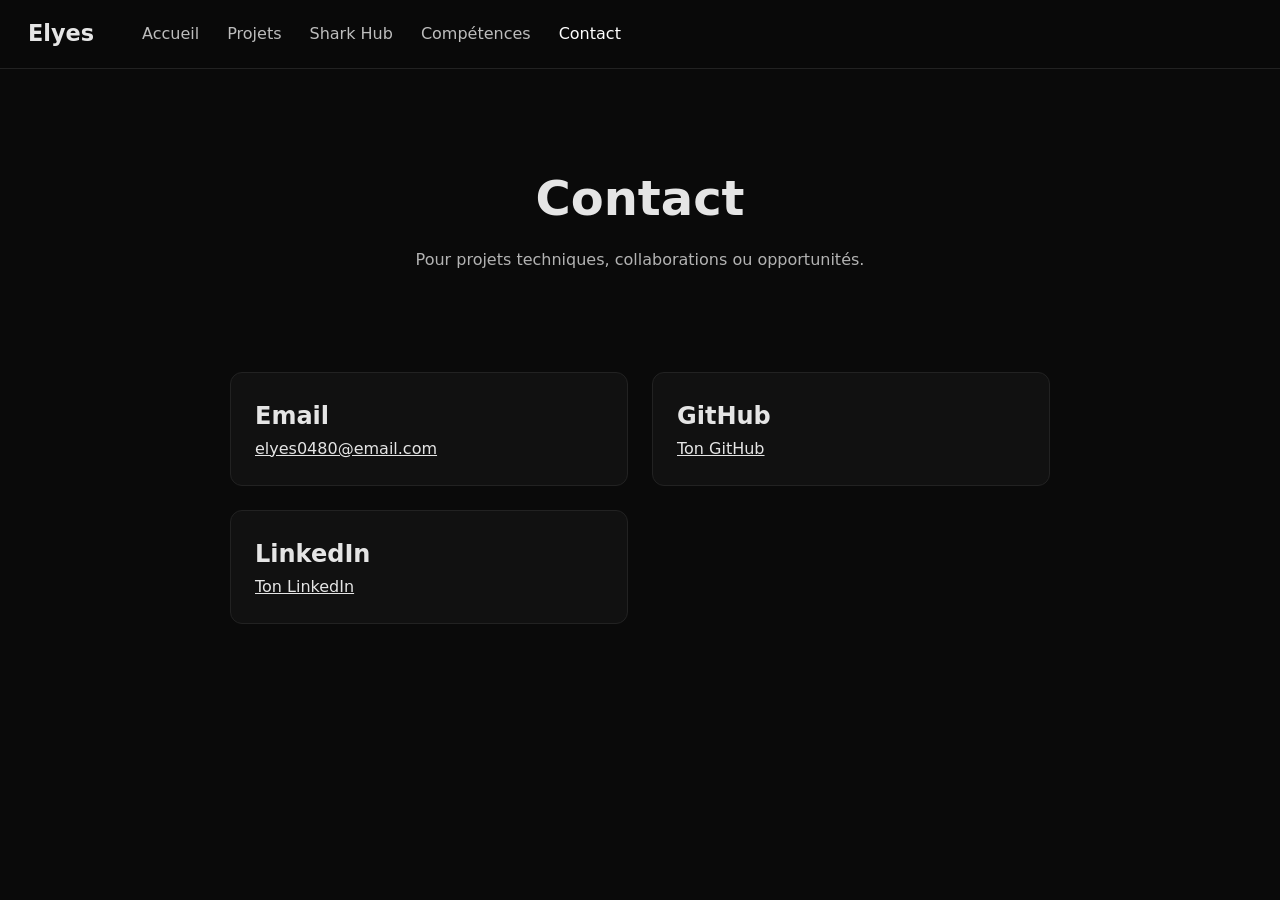
==== contact.html @ 0fb487bc "Add files via upload" ====
<!DOCTYPE html>
<html lang="fr">
<head>
  <meta charset="UTF-8" />
  <meta name="viewport" content="width=device-width, initial-scale=1.0" />
  <title>Contact – Elyes</title>
  <link rel="stylesheet" href="style.css" />
</head>
<body>

  <!-- NAVBAR -->
  <header class="navbar">
    <div class="nav-logo">Elyes</div>
    <nav>
      <a href="index.html">Accueil</a>
      <a href="projects.html">Projets</a>
      <a href="software.html">Shark Hub</a>
      <a href="skills.html">Compétences</a>
      <a href="contact.html" class="active">Contact</a>
    </nav>
  </header>

  <section class="page-hero">
    <h1>Contact</h1>
    <p>Pour projets techniques, collaborations ou opportunités.</p>
  </section>

  <section class="section contact-section">

    <div class="contact-card">
      <h2>Email</h2>
      <a href="mailto:elyes0480@email.com">
        elyes0480@email.com
      </a>
    </div>

    <div class="contact-card">
      <h2>GitHub</h2>
      <a href="https://github.com/">Ton GitHub</a>
    </div>

    <div class="contact-card">
      <h2>LinkedIn</h2>
      <a href="#">Ton LinkedIn</a>
    </div>

  </section>

</body>
</html>
---- style.css ----
/* RESET */
* {
  margin: 0;
  padding: 0;
  box-sizing: border-box;
  font-family: system-ui, -apple-system, BlinkMacSystemFont, sans-serif;
}

body {
  background-color: #0a0a0a;
  color: #e5e5e5;
  line-height: 1.6;
}

/* NAVBAR FINAL */
.navbar {
  position: fixed;
  top: 0;
  width: 100%;
  padding: 16px 28px;
  background: rgba(10, 10, 10, 0.85);
  backdrop-filter: blur(10px);
  display: flex;
  align-items: center;
  z-index: 100;
  border-bottom: 1px solid #222;
}

.nav-logo {
  font-size: 1.4rem;
  font-weight: 700;
  color: #e5e5e5;
  margin-right: 48px;
}

.navbar nav {
  display: flex;
  gap: 28px;
}

.navbar nav a {
  color: #bdbdbd;
  text-decoration: none;
  font-size: 1rem;
  transition: 0.25s;
}

.navbar nav a:hover,
.navbar nav a.active {
  color: #ffffff;
}

/* HERO INDEX */
.hero {
  display: flex;
  justify-content: space-between;
  align-items: center;
  padding: 160px 40px 80px;
  max-width: 1200px;
  margin: auto;
}

.hero-content {
  max-width: 600px;
}

.hero-title {
  font-size: 3.4rem;
  font-weight: 700;
}

.hero-subtitle {
  margin-top: 10px;
  font-size: 1.3rem;
  color: #b3b3b3;
}

.hero-text {
  margin-top: 20px;
  color: #9a9a9a;
  line-height: 1.7;
}

.hero-buttons {
  margin-top: 30px;
  display: flex;
  gap: 16px;
}

.btn {
  padding: 12px 24px;
  background: #1a1a1a;
  border: 1px solid #333;
  border-radius: 8px;
  color: #e5e5e5;
  text-decoration: none;
  transition: 0.2s;
}

.btn:hover {
  background: #333;
}

.btn-outline {
  background: transparent;
  border: 1px solid #555;
}

.btn-outline:hover {
  background: #222;
}

/* BOUTON AVEC LOGO EN ARRIÈRE-PLAN */
.btn-logo-bg {
  position: relative;
  overflow: hidden;
  z-index: 1;
}

.btn-logo-bg::before {
  content: "";
  position: absolute;
  top: 50%;
  left: 50%;
  width: 160%;
  height: 160%;
  background: url("shark neon.jpg") center/contain no-repeat;
  opacity: 0.12;
  transform: translate(-50%, -50%);
  filter: drop-shadow(0 0 10px #00eaff55);
  pointer-events: none;
  z-index: 0;
}

.btn-logo-bg {
  position: relative;
  z-index: 2;
}

/* HERO PHOTO */
.hero-photo img {
  width: 260px;
  height: 260px;
  border-radius: 50%;
  object-fit: cover;
  border: 3px solid #333;
}

/* HIGHLIGHTS */
.highlights {
  display: flex;
  justify-content: center;
  gap: 24px;
  padding: 60px 40px;
  max-width: 1200px;
  margin: auto;
}

.highlight-card {
  background: #111;
  padding: 24px;
  border-radius: 12px;
  border: 1px solid #222;
  width: 30%;
  text-align: center;
  transition: 0.2s;
}

.highlight-card:hover {
  transform: translateY(-4px);
  border-color: #444;
}

.highlight-card h3 {
  font-size: 1.4rem;
  margin-bottom: 10px;
}

/* PAGE HERO (projects, software, skills, contact) */
.page-hero {
  padding: 160px 40px 60px;
  text-align: center;
  max-width: 900px;
  margin: auto;
}

.page-hero h1 {
  font-size: 3rem;
  font-weight: 700;
}

.page-hero p {
  margin-top: 10px;
  color: #b3b3b3;
}

/* LOGO EN ARRIÈRE-PLAN DANS LA PAGE SHARK HUB */
.shark-bg {
  position: relative;
  overflow: hidden;
}

.shark-bg::before {
  content: "";
  position: absolute;
  top: 50%;
  left: 50%;
  width: 420px;
  height: 420px;
  background: url("shark neon.jpg") center/contain no-repeat;
  opacity: 0.12;
  transform: translate(-50%, -50%);
  filter: drop-shadow(0 0 20px #00eaff55);
  pointer-events: none;
  z-index: 0;
}

.shark-bg h1,
.shark-bg p {
  position: relative;
  z-index: 2;
}

/* PROJECT GRID */
.projects-grid {
  max-width: 1200px;
  margin: auto;
  padding: 40px;
  display: grid;
  grid-template-columns: repeat(auto-fit, minmax(320px, 1fr));
  gap: 24px;
}

.project-card {
  background: #111;
  border: 1px solid #222;
  padding: 24px;
  border-radius: 12px;
  transition: 0.2s;
}

.project-card:hover {
  transform: translateY(-4px);
  border-color: #444;
}

.project-card.big {
  grid-column: span 2;
}

.project-desc {
  color: #cfcfcf;
  margin-bottom: 16px;
}

.project-list {
  margin: 16px 0;
  padding-left: 20px;
  color: #bdbdbd;
}

.project-list li {
  margin-bottom: 6px;
}

/* SOFTWARE PAGE */
.software-intro {
  display: flex;
  gap: 40px;
  max-width: 1200px;
  margin: auto;
  padding: 40px;
}

.software-text {
  flex: 2;
}

.software-box {
  flex: 1;
  background: #111;
  border: 1px solid #222;
  padding: 24px;
  border-radius: 12px;
}

.software-box ul li {
  margin-bottom: 8px;
}

/* TECH GRID */
.tech-section {
  max-width: 1200px;
  margin: auto;
  padding: 40px;
}

.tech-grid {
  display: grid;
  grid-template-columns: repeat(auto-fit, minmax(260px, 1fr));
  gap: 24px;
}

.tech-card {
  background: #111;
  border: 1px solid #222;
  padding: 24px;
  border-radius: 12px;
  transition: 0.2s;
}

.tech-card:hover {
  transform: translateY(-4px);
  border-color: #444;
}

/* PERFORMANCE GRID */
.performance {
  max-width: 1200px;
  margin: auto;
  padding: 40px;
}

.perf-grid {
  display: grid;
  grid-template-columns: repeat(auto-fit, minmax(260px, 1fr));
  gap: 24px;
}

.perf-item {
  background: #111;
  border: 1px solid #222;
  padding: 20px;
  border-radius: 12px;
  transition: 0.2s;
}

.perf-item:hover {
  transform: translateY(-4px);
  border-color: #444;
}

/* PUBLIC LIST */
.public-list,
.roadmap {
  max-width: 800px;
  margin: auto;
  padding: 20px;
  line-height: 1.8;
}

/* SKILLS GRID */
.skills-grid {
  max-width: 1200px;
  margin: auto;
  padding: 40px;
  display: grid;
  grid-template-columns: repeat(auto-fit, minmax(320px, 1fr));
  gap: 24px;
}

.skill-card {
  background: #111;
  border: 1px solid #222;
  padding: 24px;
  border-radius: 12px;
  transition: 0.2s;
}

.skill-card:hover {
  transform: translateY(-4px);
  border-color: #444;
}

/* CONTACT */
.contact-section {
  max-width: 900px;
  margin: auto;
  padding: 40px;
  display: grid;
  grid-template-columns: repeat(auto-fit, minmax(260px, 1fr));
  gap: 24px;
}

.contact-card {
  background: #111;
  border: 1px solid #222;
  padding: 24px;
  border-radius: 12px;
  transition: 0.2s;
}

.contact-card:hover {
  transform: translateY(-4px);
  border-color: #444;
}

.contact-card a {
  color: #e5e5e5;
  text-decoration: underline;
}

/* RESPONSIVE */
@media (max-width: 900px) {
  .hero {
    flex-direction: column;
    text-align: center;
  }

  .hero-photo {
    margin-top: 40px;
  }

  .software-intro {
    flex-direction: column;
  }
}
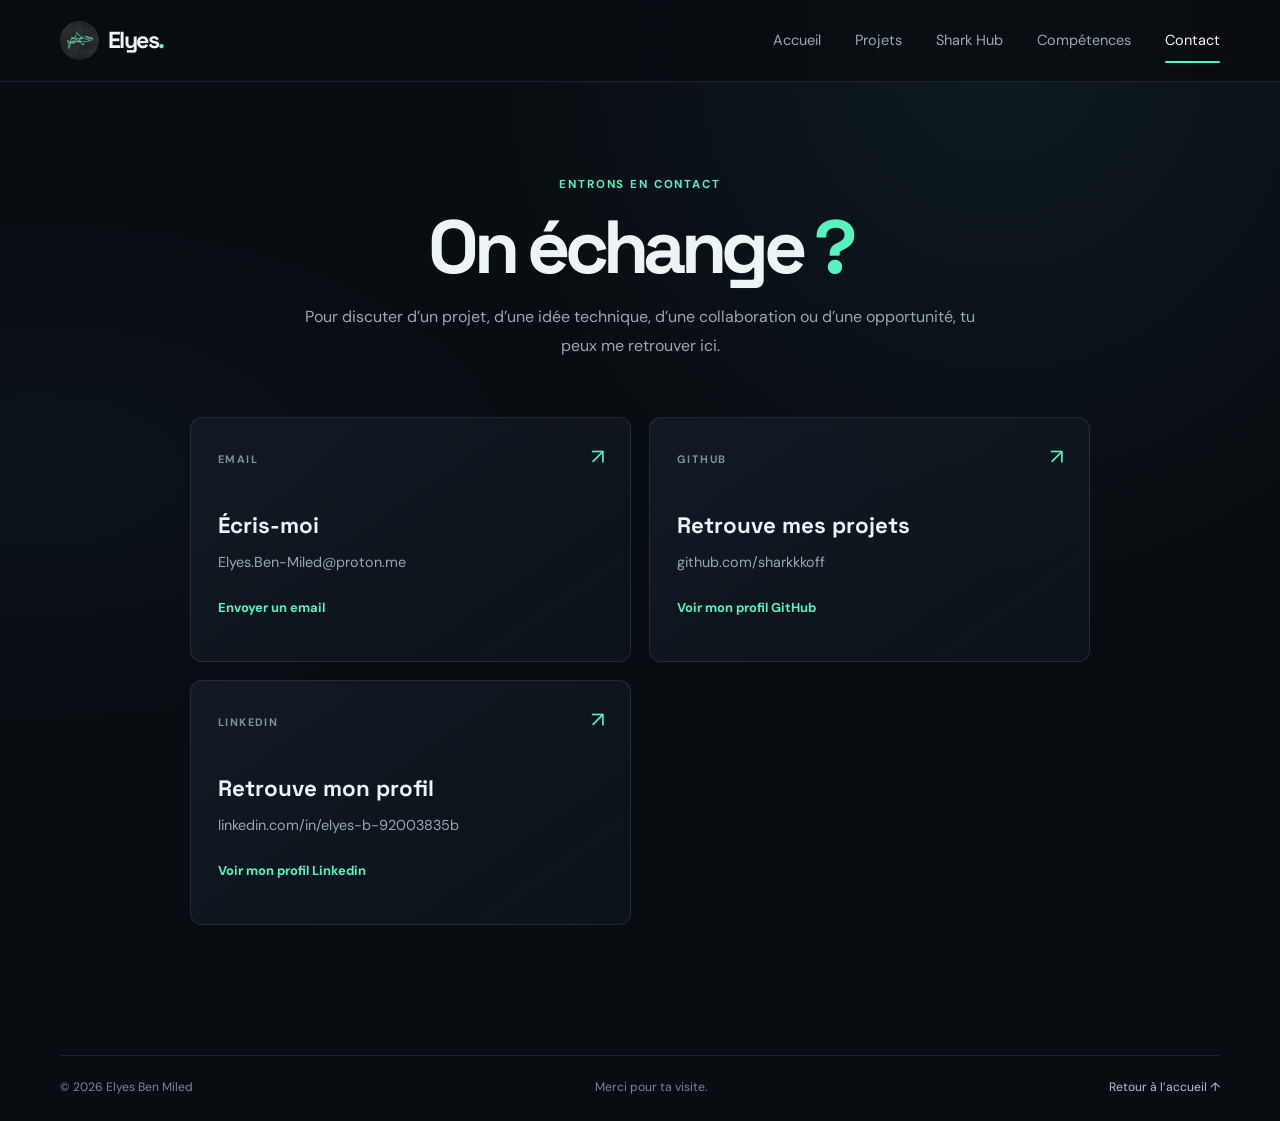
==== commit d84c89da: "Add files via upload" ====
--- a/contact.html
+++ b/contact.html
@@ -1,50 +1,56 @@
-<!DOCTYPE html>
-<html lang="fr">
-<head>
-  <meta charset="UTF-8" />
-  <meta name="viewport" content="width=device-width, initial-scale=1.0" />
-  <title>Contact – Elyes</title>
-  <link rel="stylesheet" href="style.css" />
-</head>
-<body>
-
-  <!-- NAVBAR -->
-  <header class="navbar">
-    <div class="nav-logo">Elyes</div>
-    <nav>
-      <a href="index.html">Accueil</a>
-      <a href="projects.html">Projets</a>
-      <a href="software.html">Shark Hub</a>
-      <a href="skills.html">Compétences</a>
-      <a href="contact.html" class="active">Contact</a>
-    </nav>
-  </header>
-
-  <section class="page-hero">
-    <h1>Contact</h1>
-    <p>Pour projets techniques, collaborations ou opportunités.</p>
-  </section>
-
-  <section class="section contact-section">
-
-    <div class="contact-card">
-      <h2>Email</h2>
-      <a href="mailto:elyes0480@email.com">
-        elyes0480@email.com
-      </a>
-    </div>
-
-    <div class="contact-card">
-      <h2>GitHub</h2>
-      <a href="https://github.com/">Ton GitHub</a>
-    </div>
-
-    <div class="contact-card">
-      <h2>LinkedIn</h2>
-      <a href="#">Ton LinkedIn</a>
-    </div>
-
-  </section>
-
-</body>
-</html>
+<!DOCTYPE html>
+<html lang="fr">
+<head>
+  <meta charset="UTF-8" />
+  <meta name="viewport" content="width=device-width, initial-scale=1.0" />
+  <meta name="description" content="Contacter Elyes Ben Miled pour échanger autour d’un projet ou d’une opportunité." />
+  <meta name="theme-color" content="#090d12" />
+  <title>Contact — Elyes Ben Miled</title>
+  <link rel="preconnect" href="https://fonts.googleapis.com" />
+  <link rel="preconnect" href="https://fonts.gstatic.com" crossorigin />
+  <link href="https://fonts.googleapis.com/css2?family=DM+Sans:wght@400;500;600;700&family=Space+Grotesk:wght@400;500;600;700&display=swap" rel="stylesheet" />
+  <link rel="stylesheet" href="style.css" />
+</head>
+<body>
+  <header class="navbar">
+    <a class="brand" href="index.html" aria-label="Elyes — Accueil"><img src="shark neon.jpg" alt="" class="brand-mark" /><span>Elyes<span class="brand-dot">.</span></span></a>
+    <nav aria-label="Navigation principale">
+      <a href="index.html">Accueil</a><a href="projects.html">Projets</a><a href="software.html">Shark Hub</a><a href="skills.html">Compétences</a><a href="contact.html" class="active" aria-current="page">Contact</a>
+    </nav>
+  </header>
+
+  <main>
+    <section class="page-hero container contact-hero">
+      <p class="eyebrow">ENTRONS EN CONTACT</p>
+      <h1>On échange<span class="accent"> ?</span></h1>
+      <p>Pour discuter d’un projet, d’une idée technique, d’une collaboration ou d’une opportunité, tu peux me retrouver ici.</p>
+    </section>
+
+    <section class="contact-grid container">
+      <a class="contact-card" href="mailto:Elyes.Ben-Miled@proton.me">
+        <span class="contact-label">EMAIL</span>
+        <span class="contact-icon" aria-hidden="true">↗</span>
+        <h2>Écris-moi</h2>
+        <p>Elyes.Ben-Miled@proton.me</p>
+        <span class="contact-action">Envoyer un email</span>
+      </a>
+      <a class="contact-card" href="https://github.com/sharkkkoff" target="_blank" rel="noopener noreferrer">
+        <span class="contact-label">GITHUB</span>
+        <span class="contact-icon" aria-hidden="true">↗</span>
+        <h2>Retrouve mes projets</h2>
+        <p>github.com/sharkkkoff</p>
+        <span class="contact-action">Voir mon profil GitHub</span>
+      </a>
+      <a class="contact-card" href="https://www.linkedin.com/in/elyes-b-92003835b/" target="_blank" rel="noopener noreferrer">
+        <span class="contact-label">LINKEDIN</span>
+        <span class="contact-icon" aria-hidden="true">↗</span>
+        <h2>Retrouve mon profil</h2>
+        <p>linkedin.com/in/elyes-b-92003835b</p>
+        <span class="contact-action">Voir mon profil Linkedin</span>
+      </a>
+    </section>
+  </main>
+
+  <footer class="site-footer container"><span>© 2026 Elyes Ben Miled</span><span>Merci pour ta visite.</span><a href="index.html">Retour à l’accueil ↑</a></footer>
+</body>
+</html>
--- a/style.css
+++ b/style.css
@@ -1,417 +1,321 @@
-/* RESET */
-* {
-  margin: 0;
-  padding: 0;
-  box-sizing: border-box;
-  font-family: system-ui, -apple-system, BlinkMacSystemFont, sans-serif;
-}
-
-body {
-  background-color: #0a0a0a;
-  color: #e5e5e5;
-  line-height: 1.6;
-}
-
-/* NAVBAR FINAL */
-.navbar {
-  position: fixed;
-  top: 0;
-  width: 100%;
-  padding: 16px 28px;
-  background: rgba(10, 10, 10, 0.85);
-  backdrop-filter: blur(10px);
-  display: flex;
-  align-items: center;
-  z-index: 100;
-  border-bottom: 1px solid #222;
-}
-
-.nav-logo {
-  font-size: 1.4rem;
-  font-weight: 700;
-  color: #e5e5e5;
-  margin-right: 48px;
-}
-
-.navbar nav {
-  display: flex;
-  gap: 28px;
-}
-
-.navbar nav a {
-  color: #bdbdbd;
-  text-decoration: none;
-  font-size: 1rem;
-  transition: 0.25s;
-}
-
-.navbar nav a:hover,
-.navbar nav a.active {
-  color: #ffffff;
-}
-
-/* HERO INDEX */
-.hero {
-  display: flex;
-  justify-content: space-between;
-  align-items: center;
-  padding: 160px 40px 80px;
-  max-width: 1200px;
-  margin: auto;
-}
-
-.hero-content {
-  max-width: 600px;
-}
-
-.hero-title {
-  font-size: 3.4rem;
-  font-weight: 700;
-}
-
-.hero-subtitle {
-  margin-top: 10px;
-  font-size: 1.3rem;
-  color: #b3b3b3;
-}
-
-.hero-text {
-  margin-top: 20px;
-  color: #9a9a9a;
-  line-height: 1.7;
-}
-
-.hero-buttons {
-  margin-top: 30px;
-  display: flex;
-  gap: 16px;
-}
-
-.btn {
-  padding: 12px 24px;
-  background: #1a1a1a;
-  border: 1px solid #333;
-  border-radius: 8px;
-  color: #e5e5e5;
-  text-decoration: none;
-  transition: 0.2s;
-}
-
-.btn:hover {
-  background: #333;
-}
-
-.btn-outline {
-  background: transparent;
-  border: 1px solid #555;
-}
-
-.btn-outline:hover {
-  background: #222;
-}
-
-/* BOUTON AVEC LOGO EN ARRIÈRE-PLAN */
-.btn-logo-bg {
-  position: relative;
-  overflow: hidden;
-  z-index: 1;
-}
-
-.btn-logo-bg::before {
-  content: "";
-  position: absolute;
-  top: 50%;
-  left: 50%;
-  width: 160%;
-  height: 160%;
-  background: url("shark neon.jpg") center/contain no-repeat;
-  opacity: 0.12;
-  transform: translate(-50%, -50%);
-  filter: drop-shadow(0 0 10px #00eaff55);
-  pointer-events: none;
-  z-index: 0;
-}
-
-.btn-logo-bg {
-  position: relative;
-  z-index: 2;
-}
-
-/* HERO PHOTO */
-.hero-photo img {
-  width: 260px;
-  height: 260px;
-  border-radius: 50%;
-  object-fit: cover;
-  border: 3px solid #333;
-}
-
-/* HIGHLIGHTS */
-.highlights {
-  display: flex;
-  justify-content: center;
-  gap: 24px;
-  padding: 60px 40px;
-  max-width: 1200px;
-  margin: auto;
-}
-
-.highlight-card {
-  background: #111;
-  padding: 24px;
-  border-radius: 12px;
-  border: 1px solid #222;
-  width: 30%;
-  text-align: center;
-  transition: 0.2s;
-}
-
-.highlight-card:hover {
-  transform: translateY(-4px);
-  border-color: #444;
-}
-
-.highlight-card h3 {
-  font-size: 1.4rem;
-  margin-bottom: 10px;
-}
-
-/* PAGE HERO (projects, software, skills, contact) */
-.page-hero {
-  padding: 160px 40px 60px;
-  text-align: center;
-  max-width: 900px;
-  margin: auto;
-}
-
-.page-hero h1 {
-  font-size: 3rem;
-  font-weight: 700;
-}
-
-.page-hero p {
-  margin-top: 10px;
-  color: #b3b3b3;
-}
-
-/* LOGO EN ARRIÈRE-PLAN DANS LA PAGE SHARK HUB */
-.shark-bg {
-  position: relative;
-  overflow: hidden;
-}
-
-.shark-bg::before {
-  content: "";
-  position: absolute;
-  top: 50%;
-  left: 50%;
-  width: 420px;
-  height: 420px;
-  background: url("shark neon.jpg") center/contain no-repeat;
-  opacity: 0.12;
-  transform: translate(-50%, -50%);
-  filter: drop-shadow(0 0 20px #00eaff55);
-  pointer-events: none;
-  z-index: 0;
-}
-
-.shark-bg h1,
-.shark-bg p {
-  position: relative;
-  z-index: 2;
-}
-
-/* PROJECT GRID */
-.projects-grid {
-  max-width: 1200px;
-  margin: auto;
-  padding: 40px;
-  display: grid;
-  grid-template-columns: repeat(auto-fit, minmax(320px, 1fr));
-  gap: 24px;
-}
-
-.project-card {
-  background: #111;
-  border: 1px solid #222;
-  padding: 24px;
-  border-radius: 12px;
-  transition: 0.2s;
-}
-
-.project-card:hover {
-  transform: translateY(-4px);
-  border-color: #444;
-}
-
-.project-card.big {
-  grid-column: span 2;
-}
-
-.project-desc {
-  color: #cfcfcf;
-  margin-bottom: 16px;
-}
-
-.project-list {
-  margin: 16px 0;
-  padding-left: 20px;
-  color: #bdbdbd;
-}
-
-.project-list li {
-  margin-bottom: 6px;
-}
-
-/* SOFTWARE PAGE */
-.software-intro {
-  display: flex;
-  gap: 40px;
-  max-width: 1200px;
-  margin: auto;
-  padding: 40px;
-}
-
-.software-text {
-  flex: 2;
-}
-
-.software-box {
-  flex: 1;
-  background: #111;
-  border: 1px solid #222;
-  padding: 24px;
-  border-radius: 12px;
-}
-
-.software-box ul li {
-  margin-bottom: 8px;
-}
-
-/* TECH GRID */
-.tech-section {
-  max-width: 1200px;
-  margin: auto;
-  padding: 40px;
-}
-
-.tech-grid {
-  display: grid;
-  grid-template-columns: repeat(auto-fit, minmax(260px, 1fr));
-  gap: 24px;
-}
-
-.tech-card {
-  background: #111;
-  border: 1px solid #222;
-  padding: 24px;
-  border-radius: 12px;
-  transition: 0.2s;
-}
-
-.tech-card:hover {
-  transform: translateY(-4px);
-  border-color: #444;
-}
-
-/* PERFORMANCE GRID */
-.performance {
-  max-width: 1200px;
-  margin: auto;
-  padding: 40px;
-}
-
-.perf-grid {
-  display: grid;
-  grid-template-columns: repeat(auto-fit, minmax(260px, 1fr));
-  gap: 24px;
-}
-
-.perf-item {
-  background: #111;
-  border: 1px solid #222;
-  padding: 20px;
-  border-radius: 12px;
-  transition: 0.2s;
-}
-
-.perf-item:hover {
-  transform: translateY(-4px);
-  border-color: #444;
-}
-
-/* PUBLIC LIST */
-.public-list,
-.roadmap {
-  max-width: 800px;
-  margin: auto;
-  padding: 20px;
-  line-height: 1.8;
-}
-
-/* SKILLS GRID */
-.skills-grid {
-  max-width: 1200px;
-  margin: auto;
-  padding: 40px;
-  display: grid;
-  grid-template-columns: repeat(auto-fit, minmax(320px, 1fr));
-  gap: 24px;
-}
-
-.skill-card {
-  background: #111;
-  border: 1px solid #222;
-  padding: 24px;
-  border-radius: 12px;
-  transition: 0.2s;
-}
-
-.skill-card:hover {
-  transform: translateY(-4px);
-  border-color: #444;
-}
-
-/* CONTACT */
-.contact-section {
-  max-width: 900px;
-  margin: auto;
-  padding: 40px;
-  display: grid;
-  grid-template-columns: repeat(auto-fit, minmax(260px, 1fr));
-  gap: 24px;
-}
-
-.contact-card {
-  background: #111;
-  border: 1px solid #222;
-  padding: 24px;
-  border-radius: 12px;
-  transition: 0.2s;
-}
-
-.contact-card:hover {
-  transform: translateY(-4px);
-  border-color: #444;
-}
-
-.contact-card a {
-  color: #e5e5e5;
-  text-decoration: underline;
-}
-
-/* RESPONSIVE */
-@media (max-width: 900px) {
-  .hero {
-    flex-direction: column;
-    text-align: center;
-  }
-
-  .hero-photo {
-    margin-top: 40px;
-  }
-
-  .software-intro {
-    flex-direction: column;
-  }
-}
+:root {
+  color-scheme: dark;
+  --bg: #090d12;
+  --surface: #10171f;
+  --surface-soft: #0d141b;
+  --line: rgba(180, 205, 220, 0.12);
+  --text: #edf4f6;
+  --muted: #98a8b2;
+  --accent: #56f3c1;
+  --accent-strong: #8effd9;
+  --font-body: "DM Sans", system-ui, -apple-system, BlinkMacSystemFont, sans-serif;
+  --font-display: "Space Grotesk", var(--font-body);
+  --container: 1160px;
+}
+
+* { box-sizing: border-box; }
+html { scroll-behavior: smooth; }
+body {
+  margin: 0;
+  padding-top: 82px;
+  background:
+    radial-gradient(ellipse at 78% 4%, rgba(35, 111, 105, 0.14), transparent 31rem),
+    radial-gradient(ellipse at 3% 42%, rgba(34, 75, 106, 0.10), transparent 30rem),
+    var(--bg);
+  color: var(--text);
+  font-family: var(--font-body);
+  line-height: 1.65;
+  min-width: 320px;
+}
+a { color: inherit; }
+img { display: block; max-width: 100%; }
+.container { width: min(var(--container), calc(100% - 64px)); margin-inline: auto; }
+.accent, .brand-dot { color: var(--accent); }
+
+.navbar {
+  position: fixed;
+  inset: 0 0 auto;
+  z-index: 100;
+  min-height: 82px;
+  padding: 0 max(32px, calc((100vw - var(--container)) / 2));
+  display: flex;
+  align-items: center;
+  justify-content: space-between;
+  gap: 28px;
+  background: rgba(9, 13, 18, 0.82);
+  border-bottom: 1px solid var(--line);
+  backdrop-filter: blur(18px);
+  -webkit-backdrop-filter: blur(18px);
+}
+.brand {
+  display: inline-flex;
+  align-items: center;
+  gap: 9px;
+  flex: 0 0 auto;
+  text-decoration: none;
+  font-family: var(--font-display);
+  font-size: 1.45rem;
+  font-weight: 700;
+  letter-spacing: -0.07em;
+}
+.brand-mark { width: 39px; height: 39px; object-fit: cover; border-radius: 50%; mix-blend-mode: screen; }
+.navbar nav { display: flex; align-items: center; gap: clamp(17px, 2.7vw, 34px); }
+.navbar nav a {
+  position: relative;
+  padding: 29px 0 27px;
+  color: var(--muted);
+  font-size: 0.91rem;
+  text-decoration: none;
+  transition: color 180ms ease;
+  white-space: nowrap;
+}
+.navbar nav a::after {
+  content: "";
+  position: absolute;
+  right: 0;
+  bottom: 18px;
+  left: 0;
+  height: 2px;
+  border-radius: 2px;
+  background: var(--accent);
+  transform: scaleX(0);
+  transform-origin: left;
+  transition: transform 180ms ease;
+}
+.navbar nav a:hover, .navbar nav a.active { color: var(--text); }
+.navbar nav a:hover::after, .navbar nav a.active::after { transform: scaleX(1); }
+
+.hero {
+  min-height: 650px;
+  padding-top: 83px;
+  padding-bottom: 96px;
+  display: grid;
+  grid-template-columns: minmax(0, 1.2fr) minmax(300px, 0.8fr);
+  align-items: center;
+  gap: 80px;
+}
+.hero-content { position: relative; z-index: 2; }
+.eyebrow {
+  margin: 0 0 19px;
+  color: var(--accent);
+  font-size: 0.72rem;
+  font-weight: 700;
+  letter-spacing: 0.16em;
+  text-transform: uppercase;
+}
+.hero .eyebrow { display: flex; align-items: center; gap: 10px; }
+.status-dot { display: inline-block; width: 7px; height: 7px; flex: 0 0 7px; border-radius: 50%; background: var(--accent); box-shadow: 0 0 13px rgba(86, 243, 193, 0.65); }
+h1, h2, h3, p { overflow-wrap: break-word; }
+h1, h2, h3 { font-family: var(--font-display); }
+.hero h1, .page-hero h1, .shark-hero h1 {
+  margin: 0;
+  font-family: var(--font-display);
+  font-size: clamp(3.1rem, 6.2vw, 5.3rem);
+  line-height: 1.04;
+  letter-spacing: -0.075em;
+}
+.hero-subtitle { margin: 19px 0 0; color: #c9d5da; font-size: clamp(1.15rem, 2vw, 1.48rem); font-weight: 500; }
+.hero-subtitle span { color: var(--accent); }
+.hero-text { max-width: 620px; margin: 22px 0 0; color: var(--muted); font-size: 1.02rem; line-height: 1.85; }
+.hero-actions { display: flex; flex-wrap: wrap; gap: 13px; margin-top: 31px; }
+.button {
+  min-height: 49px;
+  display: inline-flex;
+  align-items: center;
+  justify-content: center;
+  gap: 17px;
+  padding: 0 20px;
+  border: 1px solid transparent;
+  border-radius: 8px;
+  font-size: 0.91rem;
+  font-weight: 700;
+  text-decoration: none;
+  transition: transform 180ms ease, border-color 180ms ease, background 180ms ease;
+}
+.button:hover { transform: translateY(-2px); }
+.button-primary { color: #07130f; background: var(--accent); }
+.button-primary:hover { background: var(--accent-strong); }
+.button-secondary { color: var(--text); border-color: rgba(180, 205, 220, 0.22); background: rgba(255, 255, 255, 0.025); }
+.button-secondary:hover { border-color: rgba(86, 243, 193, 0.55); background: rgba(86, 243, 193, 0.06); }
+.hero-meta { display: flex; flex-wrap: wrap; gap: 17px 25px; margin-top: 42px; color: #84959e; font-size: 0.79rem; }
+.hero-meta > span { display: inline-flex; align-items: center; gap: 8px; }
+.meta-icon { color: var(--accent); font-family: var(--font-display); font-weight: 700; }
+.hero-visual { position: relative; width: min(100%, 390px); justify-self: end; padding: 18px; }
+.photo-frame { position: relative; z-index: 2; overflow: hidden; padding: 10px; border: 1px solid rgba(86, 243, 193, 0.28); border-radius: 24px; background: linear-gradient(145deg, rgba(86,243,193,0.09), rgba(15,23,31,0.92) 55%); box-shadow: 0 25px 90px rgba(0, 0, 0, 0.33); transform: rotate(2deg); }
+.profile-photo { width: 100%; aspect-ratio: 4 / 5; border-radius: 16px; object-fit: cover; object-position: center 37%; filter: saturate(0.9); }
+.photo-caption { display: flex; align-items: center; gap: 10px; padding: 14px 7px 4px; color: #aab9bf; font-size: 0.77rem; }
+.caption-line { width: 22px; height: 1px; background: var(--accent); }
+.visual-orbit { position: absolute; border: 1px solid rgba(86, 243, 193, 0.16); border-radius: 50%; }
+.orbit-one { inset: -3px -5px 12px 6px; transform: rotate(-11deg); }
+.orbit-two { inset: 22px -24px -9px 37px; border-color: rgba(95, 153, 177, 0.17); transform: rotate(10deg); }
+.floating-tag { position: absolute; z-index: 3; right: -25px; bottom: 52px; display: flex; align-items: center; gap: 9px; padding: 11px 14px; border: 1px solid var(--line); border-radius: 7px; background: rgba(12, 19, 25, 0.94); color: #c3d0d4; font-size: 0.75rem; box-shadow: 0 10px 35px rgba(0, 0, 0, 0.25); }
+
+.section-block { padding-top: 64px; padding-bottom: 64px; }
+.section-heading { margin-bottom: 28px; }
+.section-heading .eyebrow { margin-bottom: 10px; }
+.section-heading h2, .next-step-card h2, .learning-banner h2 { margin: 0; font-size: clamp(1.8rem, 3.2vw, 2.55rem); line-height: 1.2; letter-spacing: -0.055em; }
+.focus-grid { display: grid; grid-template-columns: repeat(3, minmax(0, 1fr)); gap: 17px; }
+.info-card, .project-card, .skill-panel {
+  position: relative;
+  overflow: hidden;
+  padding: 25px;
+  border: 1px solid var(--line);
+  border-radius: 12px;
+  background: linear-gradient(145deg, rgba(18, 27, 36, 0.95), rgba(12, 18, 25, 0.92));
+  transition: border-color 180ms ease, transform 180ms ease, background 180ms ease;
+}
+.info-card:hover, .project-card:hover, .skill-panel:hover { border-color: rgba(86, 243, 193, 0.34); transform: translateY(-3px); }
+.card-index, .project-type, .contact-label { color: #7f929b; font-size: 0.68rem; font-weight: 700; letter-spacing: 0.13em; }
+.card-symbol { margin: 23px 0 13px; color: var(--accent); font-family: var(--font-display); font-size: 2rem; line-height: 1; }
+.info-card h3 { margin: 0 0 8px; font-size: 1.14rem; }
+.info-card p, .project-card p { margin: 0; color: var(--muted); font-size: 0.91rem; line-height: 1.8; }
+.section-heading-row { display: flex; justify-content: space-between; align-items: end; gap: 20px; }
+.text-link { display: inline-flex; align-items: center; gap: 11px; color: var(--accent); font-size: 0.86rem; font-weight: 700; text-decoration: none; }
+.text-link:hover { color: var(--accent-strong); }
+.featured-project { position: relative; display: grid; grid-template-columns: 220px 1fr 30px; align-items: center; gap: 33px; padding: 30px; border: 1px solid var(--line); border-radius: 14px; background: linear-gradient(105deg, rgba(17, 34, 37, 0.92), rgba(14, 20, 28, 0.96) 62%); text-decoration: none; transition: border-color 180ms ease, transform 180ms ease; }
+.featured-project:hover { border-color: rgba(86, 243, 193, 0.42); transform: translateY(-3px); }
+.featured-project-logo { display: grid; place-items: center; min-height: 155px; border-radius: 10px; background: radial-gradient(circle, rgba(49, 203, 160, 0.12), rgba(6, 11, 15, 0.4) 70%); }
+.featured-project-logo img { width: 145px; height: 145px; border-radius: 10px; object-fit: cover; mix-blend-mode: screen; }
+.project-type { display: inline-block; margin-bottom: 9px; }
+.featured-project h3 { margin: 0 0 9px; font-size: 1.65rem; }
+.featured-project p { max-width: 680px; margin: 0 0 16px; color: var(--muted); font-size: 0.93rem; line-height: 1.8; }
+.featured-arrow { align-self: start; color: var(--accent); font-size: 1.5rem; }
+
+.page-hero { padding-top: 93px; padding-bottom: 48px; text-align: center; }
+.page-hero .eyebrow { margin-bottom: 14px; }
+.page-hero h1 { font-size: clamp(2.9rem, 6vw, 4.7rem); }
+.page-hero > p:last-child { max-width: 700px; margin: 17px auto 0; color: var(--muted); font-size: 1rem; line-height: 1.8; }
+.projects-layout { display: grid; grid-template-columns: repeat(2, minmax(0, 1fr)); gap: 18px; padding-top: 20px; padding-bottom: 85px; }
+.project-card { min-height: 310px; padding: 27px; }
+.project-card-featured { grid-row: span 2; min-height: 100%; background: radial-gradient(circle at 78% 15%, rgba(51, 202, 160, 0.1), transparent 16rem), linear-gradient(145deg, #132229, #10171f 68%); }
+.project-card-top { display: flex; justify-content: space-between; align-items: flex-start; }
+.project-logo { width: 76px; height: 76px; object-fit: cover; border-radius: 10px; mix-blend-mode: screen; }
+.project-card h2 { margin: 20px 0 10px; font-size: 1.55rem; letter-spacing: -0.045em; }
+.project-card-featured > p { max-width: 460px; }
+.project-card .text-link { margin-top: 24px; }
+.tag-list, .skill-pills { display: flex; flex-wrap: wrap; gap: 8px; margin-top: 20px; }
+.tag-list span, .skill-pills span { padding: 6px 10px; border: 1px solid rgba(180, 205, 220, 0.13); border-radius: 5px; background: rgba(255, 255, 255, 0.025); color: #b9c8ce; font-size: 0.73rem; }
+.large-symbol { margin-top: 38px; font-size: 2.35rem; }
+.project-card-wide { grid-column: 1 / -1; min-height: auto; }
+.wide-card-content { display: flex; align-items: center; justify-content: space-between; gap: 24px; }
+.project-card-wide h2 { margin-top: 5px; }
+.project-card-wide p { max-width: 660px; }
+.experience-mark { color: rgba(86, 243, 193, 0.45); font-family: var(--font-display); font-size: 3.8rem; font-weight: 700; letter-spacing: -0.08em; }
+
+.shark-hero { position: relative; min-height: 520px; display: grid; grid-template-columns: 1.15fr 0.85fr; align-items: center; gap: 30px; padding-top: 78px; padding-bottom: 80px; }
+.shark-hero h1 { font-size: clamp(3.2rem, 6vw, 5.1rem); }
+.shark-hero-copy > p:not(.eyebrow) { max-width: 620px; margin: 23px 0 0; color: var(--muted); line-height: 1.85; }
+.shark-hero-art { position: relative; display: grid; place-items: center; min-height: 320px; }
+.shark-hero-art img { position: relative; z-index: 1; width: min(100%, 290px); border-radius: 14px; mix-blend-mode: screen; filter: drop-shadow(0 0 28px rgba(71, 245, 190, 0.15)); }
+.shark-glow { position: absolute; width: 300px; height: 300px; border-radius: 50%; background: rgba(63, 220, 174, 0.12); filter: blur(70px); }
+.software-intro { display: grid; grid-template-columns: 0.9fr 1.1fr; gap: 75px; align-items: start; }
+.software-intro .section-heading { margin: 0; }
+.intro-copy p { margin: 0 0 15px; color: var(--muted); line-height: 1.9; }
+.feature-grid { display: grid; grid-template-columns: repeat(4, minmax(0, 1fr)); gap: 14px; }
+.feature-grid .info-card { min-height: 225px; }
+.feature-grid .card-index { display: block; color: var(--accent); }
+.feature-grid .info-card h3 { margin-top: 28px; }
+.stack-list { border-top: 1px solid var(--line); }
+.stack-list > div { display: grid; grid-template-columns: 220px 1fr; gap: 20px; padding: 19px 8px; border-bottom: 1px solid var(--line); }
+.stack-list strong { font-family: var(--font-display); font-size: 1rem; }
+.stack-list span { color: var(--muted); font-size: 0.9rem; }
+.next-step-card { display: flex; align-items: center; justify-content: space-between; gap: 30px; margin-top: 30px; margin-bottom: 75px; padding: 30px; border: 1px solid rgba(86, 243, 193, 0.22); border-radius: 12px; background: linear-gradient(105deg, rgba(22, 51, 48, 0.5), rgba(14, 20, 28, 0.9)); }
+.next-step-card .eyebrow { margin-bottom: 9px; }
+.next-step-card h2 { font-size: 1.75rem; }
+.next-step-card p:last-child { max-width: 650px; margin: 10px 0 0; color: var(--muted); font-size: 0.9rem; }
+.next-step-card .button { flex: 0 0 auto; }
+
+.skills-layout { display: grid; grid-template-columns: repeat(2, minmax(0, 1fr)); gap: 17px; padding-top: 15px; }
+.skill-panel { min-height: 270px; padding: 27px; }
+.skill-panel-heading { display: flex; align-items: center; justify-content: space-between; }
+.panel-icon { color: var(--accent); font-family: var(--font-display); font-size: 1.7rem; }
+.skill-panel h2 { margin: 20px 0 8px; font-size: 1.45rem; }
+.skill-panel > p { max-width: 520px; margin: 0; color: var(--muted); font-size: 0.9rem; line-height: 1.8; }
+.skill-pills { margin-top: 17px; }
+.learning-note { display: inline-block; margin-top: 14px; color: var(--accent); font-size: 0.75rem; }
+.learning-banner { display: flex; align-items: center; justify-content: space-between; gap: 24px; margin-top: 25px; margin-bottom: 80px; padding: 26px 29px; border: 1px solid var(--line); border-radius: 11px; background: rgba(16, 23, 31, 0.75); }
+.learning-banner .eyebrow { margin-bottom: 7px; }
+.learning-banner h2 { font-size: 1.45rem; }
+.learning-banner p:last-child { margin: 4px 0 0; color: var(--muted); font-size: 0.85rem; }
+.learning-badge { display: inline-flex; align-items: center; gap: 9px; padding: 9px 12px; border: 1px solid rgba(86, 243, 193, 0.22); border-radius: 100px; color: #b9d9ce; font-size: 0.78rem; white-space: nowrap; }
+
+.contact-hero { padding-bottom: 40px; }
+.contact-grid { display: grid; grid-template-columns: repeat(2, minmax(0, 1fr)); gap: 18px; max-width: 900px; padding-top: 16px; padding-bottom: 130px; }
+.contact-card { position: relative; display: block; min-height: 245px; padding: 27px; border: 1px solid var(--line); border-radius: 12px; background: linear-gradient(145deg, rgba(18, 27, 36, 0.95), rgba(12, 18, 25, 0.92)); text-decoration: none; transition: border-color 180ms ease, transform 180ms ease; }
+.contact-card:hover { transform: translateY(-3px); border-color: rgba(86, 243, 193, 0.42); }
+.contact-icon { position: absolute; top: 22px; right: 25px; color: var(--accent); font-size: 1.35rem; }
+.contact-card h2 { margin: 37px 0 6px; font-size: 1.4rem; }
+.contact-card p { margin: 0; color: var(--muted); font-size: 0.9rem; }
+.contact-action { display: inline-block; margin-top: 22px; color: var(--accent); font-size: 0.81rem; font-weight: 700; }
+
+.site-footer { display: flex; align-items: center; justify-content: space-between; gap: 18px; padding-top: 21px; padding-bottom: 24px; border-top: 1px solid var(--line); color: #778891; font-size: 0.76rem; }
+.site-footer a { color: #b6c4c9; text-decoration: none; }
+.site-footer a:hover { color: var(--accent); }
+
+:focus-visible { outline: 2px solid var(--accent); outline-offset: 4px; }
+@media (max-width: 900px) {
+  .navbar { gap: 15px; padding-inline: 25px; }
+  .navbar nav { gap: 17px; }
+  .navbar nav a { font-size: 0.84rem; }
+  .hero { gap: 35px; grid-template-columns: minmax(0, 1fr) minmax(250px, 0.72fr); }
+  .hero-visual { padding: 8px; }
+  .floating-tag { right: -10px; }
+  .feature-grid { grid-template-columns: repeat(2, minmax(0, 1fr)); }
+  .software-intro { gap: 35px; }
+}
+@media (max-width: 680px) {
+  body { padding-top: 112px; }
+  .container { width: min(100% - 36px, var(--container)); }
+  .navbar { min-height: 105px; padding: 11px 18px 0; flex-direction: column; align-items: flex-start; justify-content: center; gap: 2px; }
+  .brand { font-size: 1.26rem; }
+  .brand-mark { width: 31px; height: 31px; }
+  .navbar nav { width: 100%; gap: 22px; overflow-x: auto; scrollbar-width: none; }
+  .navbar nav::-webkit-scrollbar { display: none; }
+  .navbar nav a { padding: 13px 0 15px; font-size: 0.81rem; }
+  .navbar nav a::after { bottom: 7px; }
+  .hero { min-height: auto; grid-template-columns: 1fr; gap: 44px; padding-top: 59px; padding-bottom: 50px; }
+  .hero h1 { font-size: clamp(3rem, 13vw, 4.3rem); }
+  .hero-text { font-size: 0.95rem; }
+  .hero-meta { margin-top: 29px; gap: 12px 18px; }
+  .hero-visual { width: min(78%, 330px); justify-self: center; }
+  .floating-tag { right: -27px; bottom: 45px; }
+  .section-block { padding-top: 48px; padding-bottom: 48px; }
+  .focus-grid, .projects-layout, .skills-layout, .contact-grid { grid-template-columns: 1fr; }
+  .info-card { min-height: 0; }
+  .section-heading-row { align-items: flex-start; }
+  .section-heading-row .text-link { margin-top: 15px; white-space: nowrap; }
+  .featured-project { grid-template-columns: 1fr 24px; gap: 17px; padding: 20px; }
+  .featured-project-logo { grid-column: 1 / -1; min-height: 135px; }
+  .featured-project-logo img { width: 125px; height: 125px; }
+  .featured-arrow { grid-column: 2; grid-row: 2; }
+  .page-hero { padding-top: 65px; padding-bottom: 35px; }
+  .page-hero h1 { font-size: clamp(2.7rem, 12vw, 3.8rem); }
+  .projects-layout { padding-top: 10px; padding-bottom: 55px; }
+  .project-card, .project-card-featured { min-height: auto; grid-row: auto; }
+  .project-card-wide { grid-column: auto; }
+  .shark-hero { min-height: auto; grid-template-columns: 1fr; gap: 5px; padding-top: 63px; padding-bottom: 42px; }
+  .shark-hero h1 { font-size: clamp(3rem, 13vw, 4.5rem); }
+  .shark-hero-art { min-height: 230px; }
+  .shark-hero-art img { width: 220px; }
+  .software-intro { grid-template-columns: 1fr; gap: 20px; }
+  .feature-grid { grid-template-columns: 1fr 1fr; }
+  .feature-grid .info-card { min-height: 210px; padding: 19px; }
+  .stack-list > div { grid-template-columns: 1fr; gap: 4px; padding: 15px 4px; }
+  .next-step-card, .learning-banner { align-items: flex-start; flex-direction: column; padding: 22px; }
+  .next-step-card { margin-bottom: 55px; }
+  .contact-grid { padding-bottom: 75px; }
+  .site-footer { flex-wrap: wrap; justify-content: flex-start; gap: 7px 17px; }
+  .site-footer span:nth-child(2) { display: none; }
+}
+@media (max-width: 390px) {
+  .hero-actions { flex-direction: column; align-items: stretch; }
+  .hero-actions .button { width: 100%; }
+  .feature-grid { grid-template-columns: 1fr; }
+  .feature-grid .info-card { min-height: auto; }
+  .section-heading-row { display: block; }
+  .section-heading-row .text-link { margin-top: 13px; }
+  .floating-tag { right: -15px; font-size: 0.68rem; }
+}
+@media (prefers-reduced-motion: reduce) {
+  *, *::before, *::after { scroll-behavior: auto !important; transition-duration: 0.01ms !important; animation-duration: 0.01ms !important; }
+}
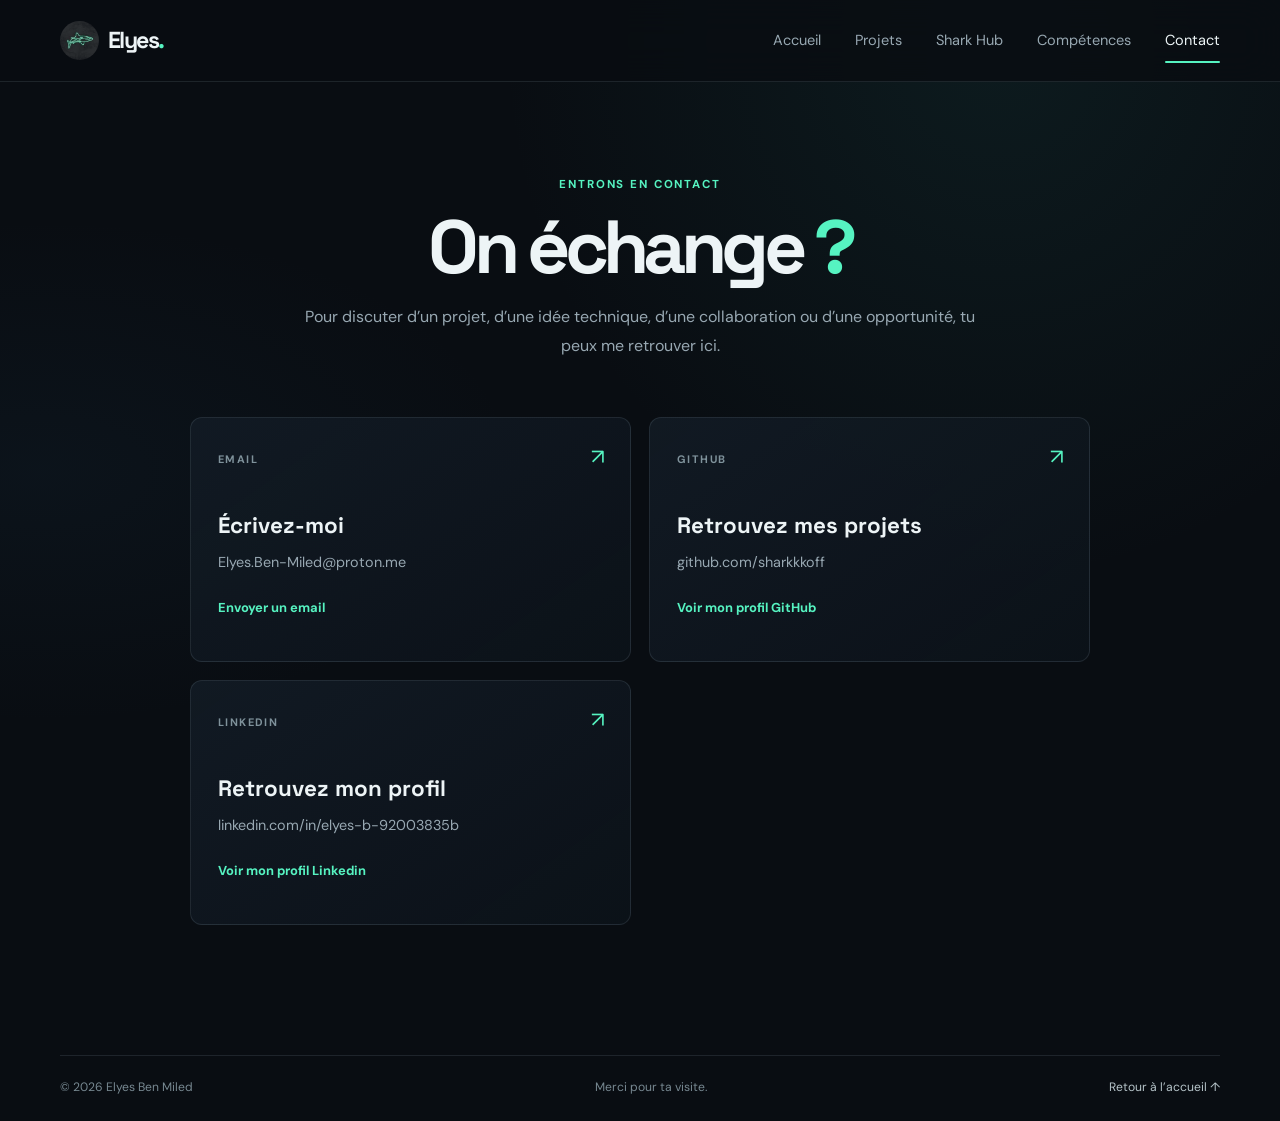
==== commit d9a54bcd: "Update contact.html" ====
--- a/contact.html
+++ b/contact.html
@@ -30,21 +30,21 @@
       <a class="contact-card" href="mailto:Elyes.Ben-Miled@proton.me">
         <span class="contact-label">EMAIL</span>
         <span class="contact-icon" aria-hidden="true">↗</span>
-        <h2>Écris-moi</h2>
+        <h2>Écrivez-moi</h2>
         <p>Elyes.Ben-Miled@proton.me</p>
         <span class="contact-action">Envoyer un email</span>
       </a>
       <a class="contact-card" href="https://github.com/sharkkkoff" target="_blank" rel="noopener noreferrer">
         <span class="contact-label">GITHUB</span>
         <span class="contact-icon" aria-hidden="true">↗</span>
-        <h2>Retrouve mes projets</h2>
+        <h2>Retrouvez mes projets</h2>
         <p>github.com/sharkkkoff</p>
         <span class="contact-action">Voir mon profil GitHub</span>
       </a>
       <a class="contact-card" href="https://www.linkedin.com/in/elyes-b-92003835b/" target="_blank" rel="noopener noreferrer">
         <span class="contact-label">LINKEDIN</span>
         <span class="contact-icon" aria-hidden="true">↗</span>
-        <h2>Retrouve mon profil</h2>
+        <h2>Retrouvez mon profil</h2>
         <p>linkedin.com/in/elyes-b-92003835b</p>
         <span class="contact-action">Voir mon profil Linkedin</span>
       </a>
